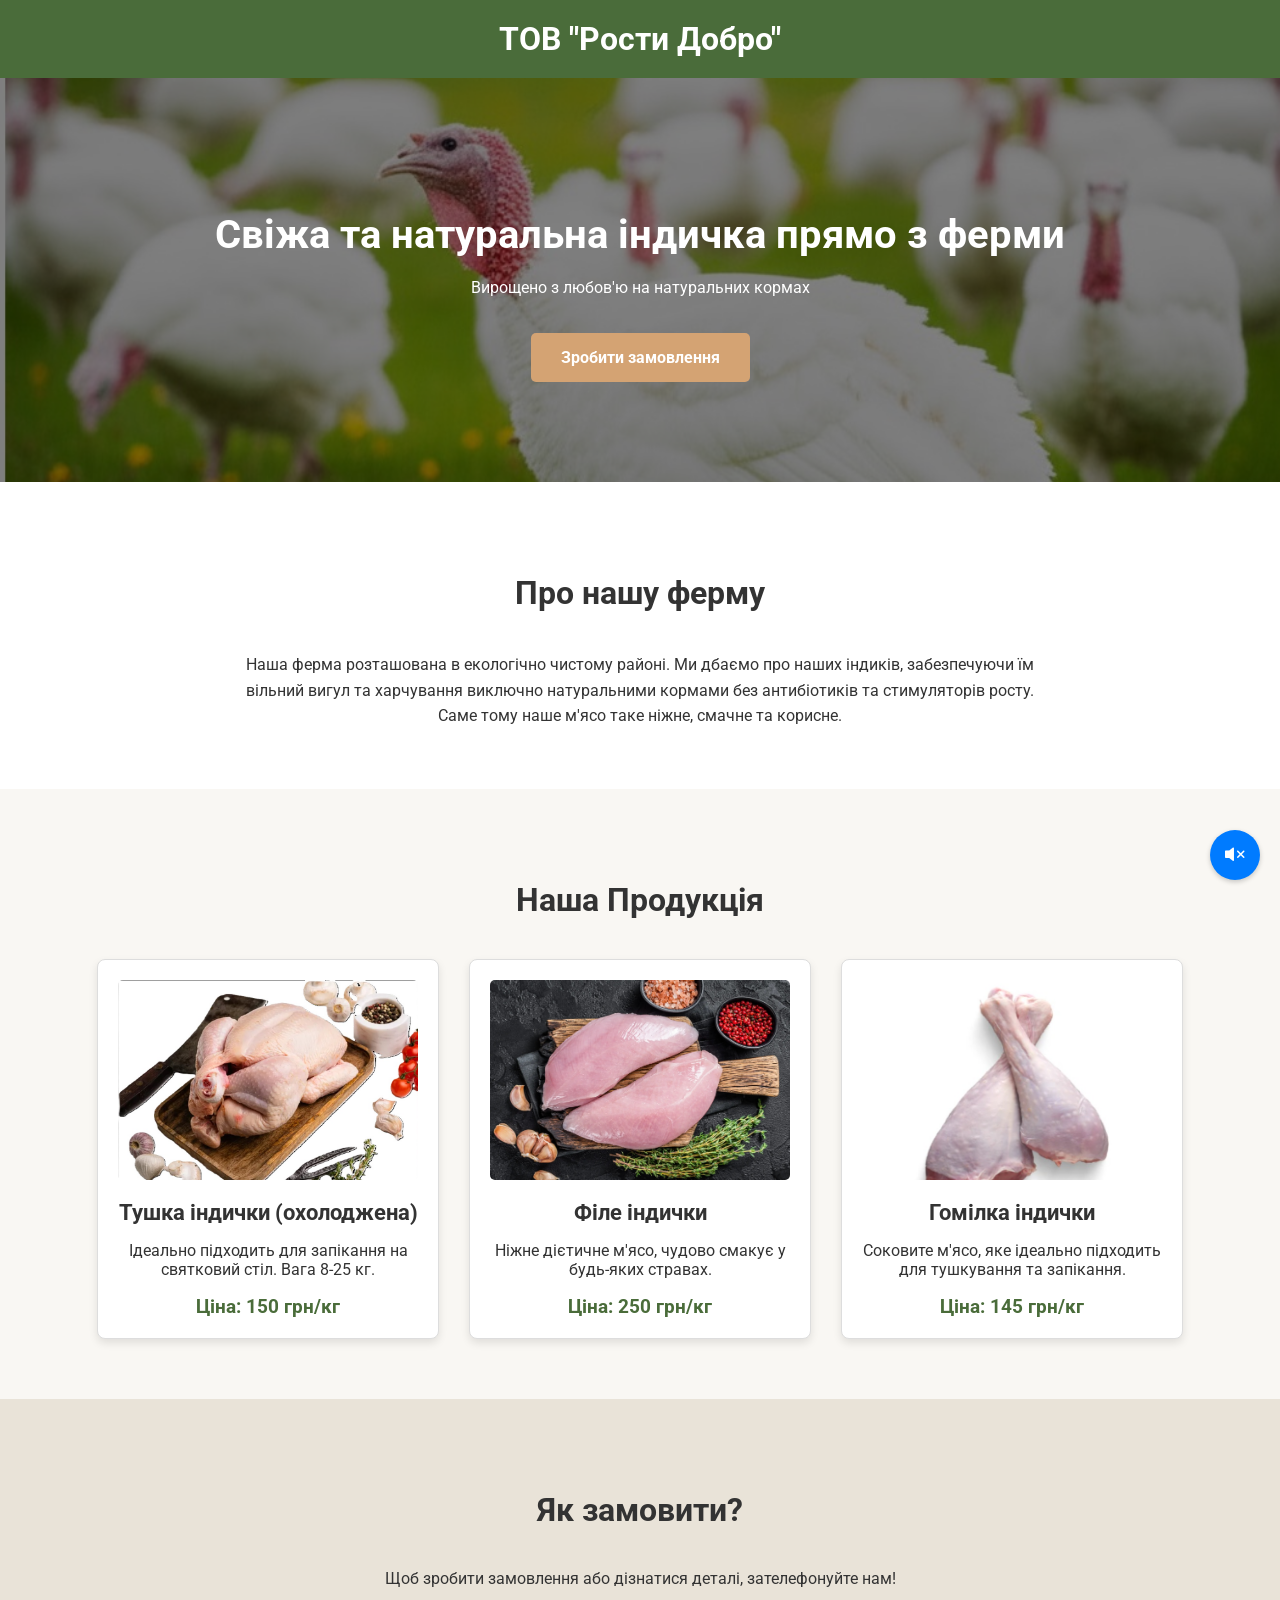
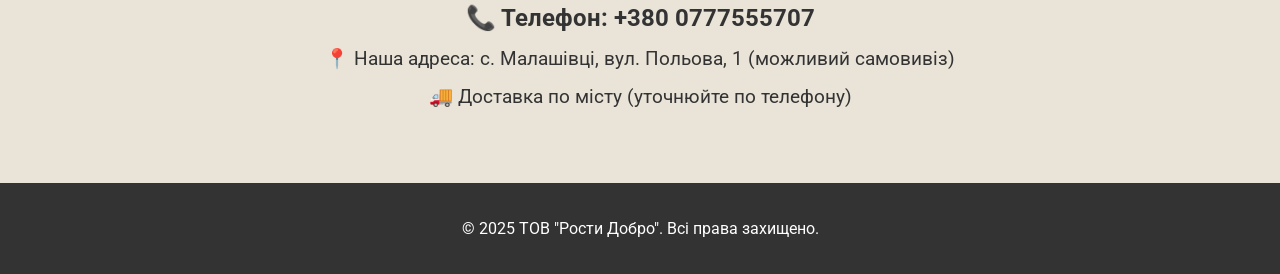
==== index.html @ 2afa3582 "Final update with music and styles" ====
<!DOCTYPE html>
<html lang="uk">
<head>
    <meta charset="UTF-8">
    <meta name="viewport" content="width=device-width, initial-scale=1.0">
    <title>Ферма Індиків - Свіже м'ясо та тушки</title>
    <link rel="stylesheet" href="style.css">
    <link href="https://fonts.googleapis.com/css2?family=Roboto:wght@400;700&display=swap" rel="stylesheet">
    <link rel="stylesheet" href="https://cdn.jsdelivr.net/npm/bootstrap-icons@1.8.1/font/bootstrap-icons.css">
    
    <style>
        #sound-toggle-btn {
            position: fixed;
            bottom: 20px;
            right: 20px;
            width: 50px;
            height: 50px;
            border-radius: 50%;
            background-color: #007bff;
            color: white;
            border: none;
            font-size: 24px;
            display: flex;
            align-items: center;
            justify-content: center;
            cursor: pointer;
            z-index: 1000;
            box-shadow: 0 2px 5px rgba(0,0,0,0.2);
        }
    </style>
</head>
<body>

    <header>
        <div class="container">
            <h1>ТОВ "Рости Добро"</h1>
        </div>
    </header>

    <main>
        <section class="hero">
            <div class="container">
                <h2>Свіжа та натуральна індичка прямо з ферми</h2>
                <p>Вирощено з любов'ю на натуральних кормах</p>
                <a href="#contacts" class="cta-button">Зробити замовлення</a>
            </div>
        </section>

        <section id="about" class="about-us">
            <div class="container">
                <h3>Про нашу ферму</h3>
                <p>
                    Наша ферма розташована в екологічно чистому районі. Ми дбаємо про наших індиків, забезпечуючи їм вільний вигул та харчування виключно натуральними кормами без антибіотиків та стимуляторів росту. Саме тому наше м'ясо таке ніжне, смачне та корисне.
                </p>
            </div>
        </section>

        <section id="products" class="products">
            <div class="container">
                <h3>Наша Продукція</h3>
                <div class="products-grid">
                    <div class="product-card">
                        <img src="images/turkey-carcass.jpg" alt="Тушка індички">
                        <h4>Тушка індички (охолоджена)</h4>
                        <p>Ідеально підходить для запікання на святковий стіл. Вага 8-25 кг.</p>
                        <div class="price">Ціна: 150 грн/кг</div>
                    </div>
                    <div class="product-card">
                        <img src="images/turkey-fillet.jpg" alt="Філе індички">
                        <h4>Філе індички</h4>
                        <p>Ніжне дієтичне м'ясо, чудово смакує у будь-яких стравах.</p>
                        <div class="price">Ціна: 250 грн/кг</div>
                    </div>
                    <div class="product-card">
                        <img src="images/turkey-leg.jpg" alt="Гомілка індички">
                        <h4>Гомілка індички</h4>
                        <p>Соковите м'ясо, яке ідеально підходить для тушкування та запікання.</p>
                        <div class="price">Ціна: 145 грн/кг</div>
                    </div>
                </div>
            </div>
        </section>

        <section id="contacts" class="contacts">
            <div class="container">
                <h3>Як замовити?</h3>
                <p>Щоб зробити замовлення або дізнатися деталі, зателефонуйте нам!</p>
                <div class="contact-info">
                    <p class="phone">📞 Телефон: +380 0777555707</p>
                    <p class="address">📍 Наша адреса: с. Малашівці, вул. Польова, 1 (можливий самовивіз)</p>
                    <p class="delivery">🚚 Доставка по місту (уточнюйте по телефону)</p>
                </div>
            </div>
        </section>
    </main>

    <footer>
        <div class="container">
            <p>&copy; 2025 ТОВ "Рости Добро". Всі права захищено.</p>
        </div>
    </footer>

    <audio id="backgroundMusic" autoplay muted loop>
      <source src="background-music.mp3" type="audio/mpeg">
    </audio>

    <button id="sound-toggle-btn">
        <i class="bi bi-volume-mute-fill"></i>
    </button>
    
    <script>
        const music = document.getElementById('backgroundMusic');
        const soundBtn = document.getElementById('sound-toggle-btn');
        const soundOnIcon = '<i class="bi bi-volume-up-fill"></i>';
        const soundOffIcon = '<i class="bi bi-volume-mute-fill"></i>';

        music.play().catch(error => console.log("Autoplay was prevented.", error));

        soundBtn.addEventListener('click', () => {
            if (music.muted) {
                music.muted = false;
                soundBtn.innerHTML = soundOnIcon;
            } else {
                music.muted = true;
                soundBtn.innerHTML = soundOffIcon;
            }
        });
    </script>
</body>
</html>
---- style.css ----
/* Загальні стилі для всього сайту */
body {
    font-family: 'Roboto', sans-serif;
    margin: 0;
    padding: 0;
    background-color: #f9f7f3;
    color: #333;
}

.container {
    width: 90%;
    max-width: 1100px;
    margin: 0 auto;
}

/* Шапка сайту */
header {
    background-color: #4a6c3a;
    color: white;
    padding: 20px 0;
    text-align: center;
}

header h1 {
    margin: 0;
    font-size: 2em;
}

/* Секція: Головний екран */
.hero {
    background-image: linear-gradient(rgba(0, 0, 0, 0.5), rgba(0, 0, 0, 0.5)), url('images/farm-background.jpg');
    background-size: cover;
    background-position: center;
    color: white;
    text-align: center;
    padding: 100px 20px;
}

.hero h2 {
    font-size: 2.5em;
    margin-bottom: 20px;
}

.cta-button {
    display: inline-block;
    background-color: #d4a373;
    color: white;
    padding: 15px 30px;
    text-decoration: none;
    font-weight: bold;
    border-radius: 5px;
    margin-top: 20px;
    transition: background-color 0.3s;
}

.cta-button:hover {
    background-color: #b38656;
}

/* Загальні стилі для секцій */
section {
    padding: 60px 0;
}

section h3 {
    text-align: center;
    font-size: 2em;
    margin-bottom: 40px;
}

/* Секція "Про нас" */
.about-us {
    background-color: #ffffff;
    text-align: center;
}
.about-us p {
    max-width: 800px;
    margin: 0 auto;
    line-height: 1.6;
}

/* Секція "Продукція" */
.products-grid {
    display: flex;
    justify-content: center;
    gap: 30px;
    flex-wrap: wrap;
}

.product-card {
    background-color: white;
    border: 1px solid #ddd;
    border-radius: 8px;
    width: 300px;
    text-align: center;
    padding: 20px;
    box-shadow: 0 4px 8px rgba(0,0,0,0.1);
}

.product-card img {
    width: 100%;
    height: 200px;
    object-fit: cover;
    border-radius: 5px;
}

.product-card h4 {
    font-size: 1.4em;
    margin: 15px 0 10px;
}

.product-card .price {
    font-size: 1.2em;
    font-weight: bold;
    color: #4a6c3a;
    margin-top: 15px;
}

/* Секція "Контакти" */
.contacts {
    background-color: #e9e3d8;
    text-align: center;
}
.contact-info p {
    font-size: 1.2em;
    margin: 15px 0;
}
.contact-info .phone {
    font-size: 1.5em;
    font-weight: bold;
}

/* Підвал */
footer {
    background-color: #333;
    color: white;
    text-align: center;
    padding: 20px 0;
}
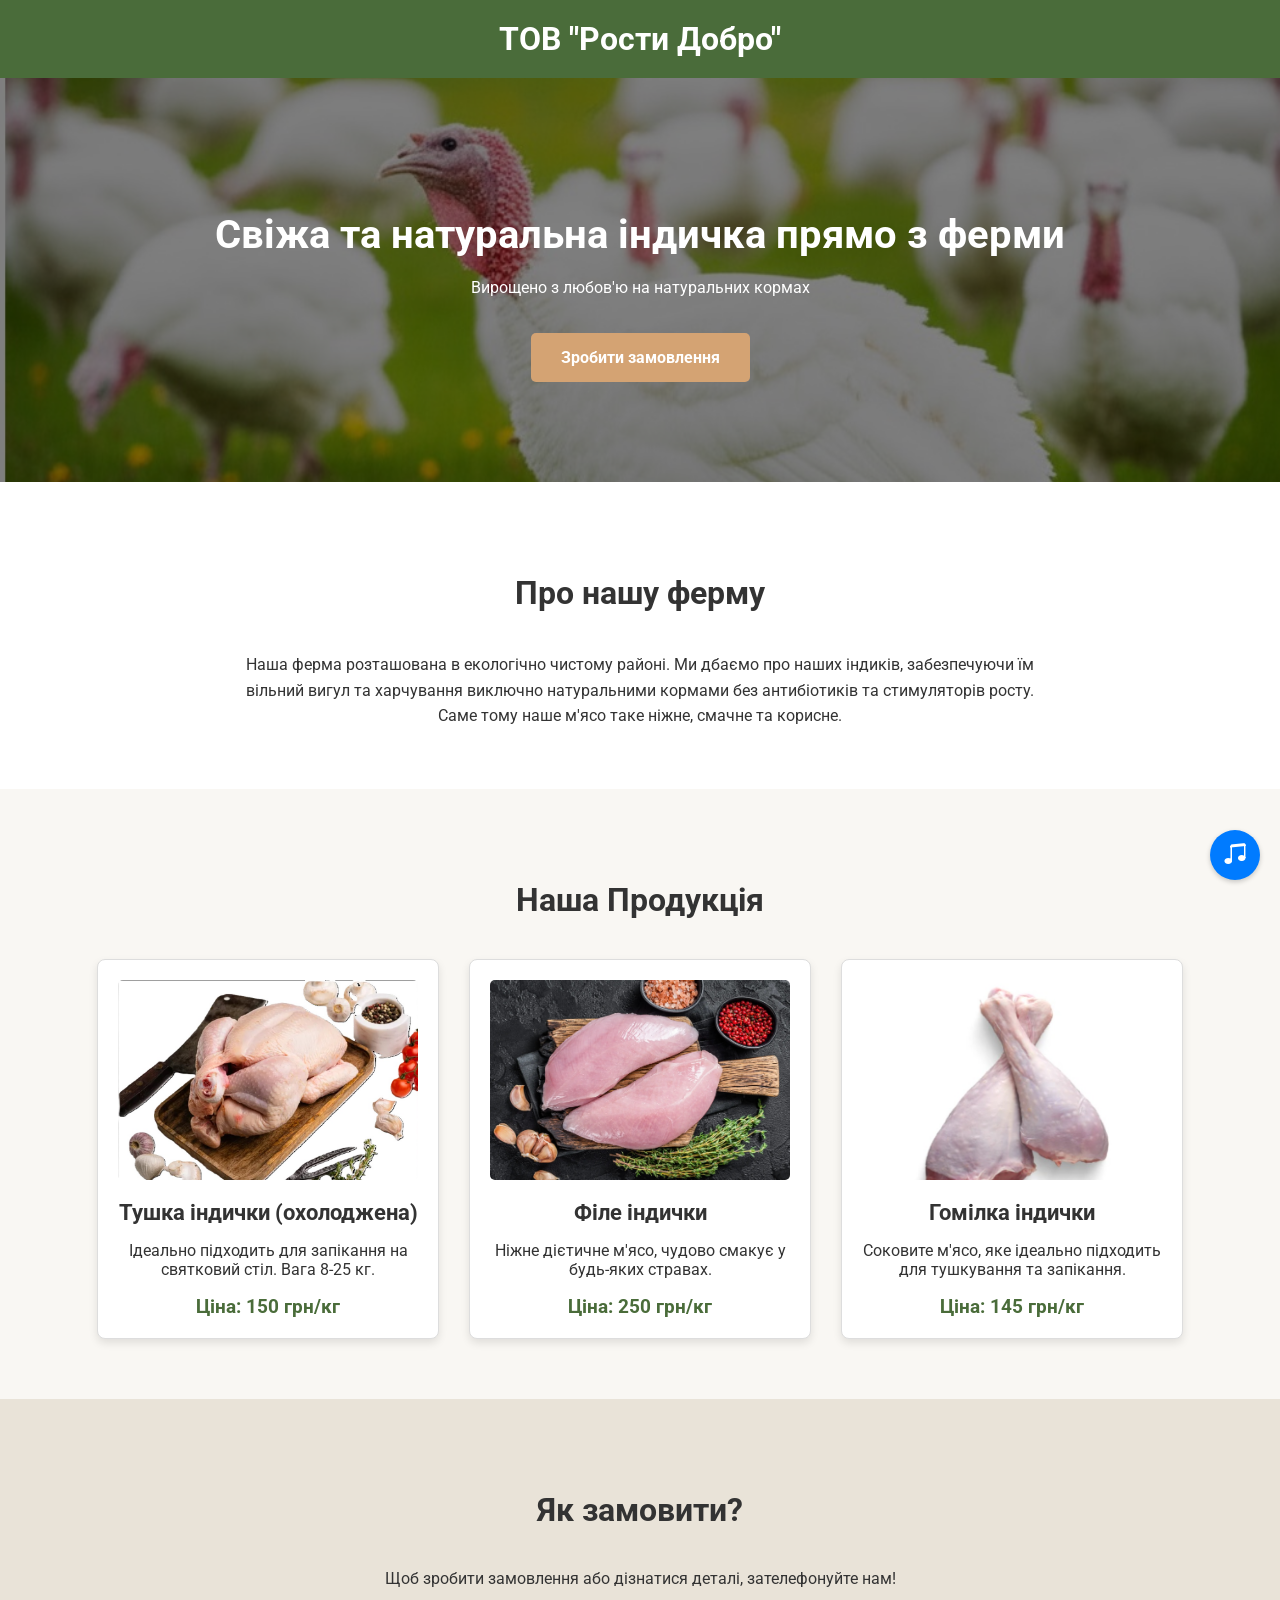
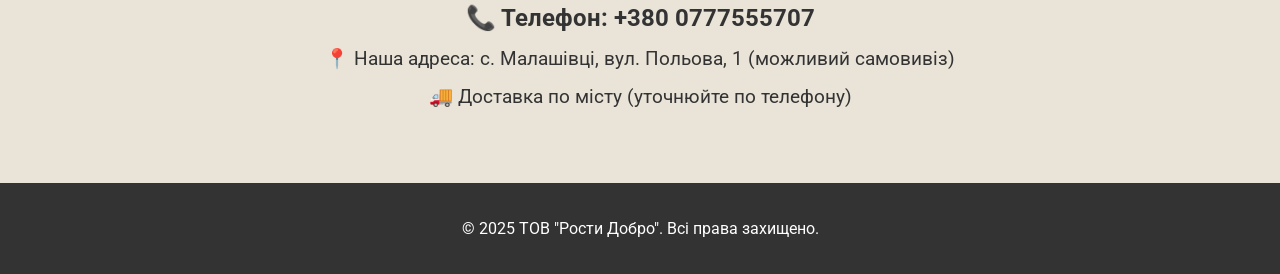
==== commit 0d0f13b3: "Organize files into assets folder" ====
--- a/index.html
+++ b/index.html
@@ -4,7 +4,7 @@
     <meta charset="UTF-8">
     <meta name="viewport" content="width=device-width, initial-scale=1.0">
     <title>Ферма Індиків - Свіже м'ясо та тушки</title>
-    <link rel="stylesheet" href="style.css">
+    <link rel="stylesheet" href="assets/style.css">
     <link href="https://fonts.googleapis.com/css2?family=Roboto:wght@400;700&display=swap" rel="stylesheet">
     <link rel="stylesheet" href="https://cdn.jsdelivr.net/npm/bootstrap-icons@1.8.1/font/bootstrap-icons.css">
     
@@ -49,9 +49,7 @@
         <section id="about" class="about-us">
             <div class="container">
                 <h3>Про нашу ферму</h3>
-                <p>
-                    Наша ферма розташована в екологічно чистому районі. Ми дбаємо про наших індиків, забезпечуючи їм вільний вигул та харчування виключно натуральними кормами без антибіотиків та стимуляторів росту. Саме тому наше м'ясо таке ніжне, смачне та корисне.
-                </p>
+                <p>Наша ферма розташована в екологічно чистому районі. Ми дбаємо про наших індиків, забезпечуючи їм вільний вигул та харчування виключно натуральними кормами без антибіотиків та стимуляторів росту. Саме тому наше м'ясо таке ніжне, смачне та корисне.</p>
             </div>
         </section>
 
@@ -60,19 +58,19 @@
                 <h3>Наша Продукція</h3>
                 <div class="products-grid">
                     <div class="product-card">
-                        <img src="images/turkey-carcass.jpg" alt="Тушка індички">
+                        <img src="assets/images/turkey-carcass.jpg" alt="Тушка індички">
                         <h4>Тушка індички (охолоджена)</h4>
                         <p>Ідеально підходить для запікання на святковий стіл. Вага 8-25 кг.</p>
                         <div class="price">Ціна: 150 грн/кг</div>
                     </div>
                     <div class="product-card">
-                        <img src="images/turkey-fillet.jpg" alt="Філе індички">
+                        <img src="assets/images/turkey-fillet.jpg" alt="Філе індички">
                         <h4>Філе індички</h4>
                         <p>Ніжне дієтичне м'ясо, чудово смакує у будь-яких стравах.</p>
                         <div class="price">Ціна: 250 грн/кг</div>
                     </div>
                     <div class="product-card">
-                        <img src="images/turkey-leg.jpg" alt="Гомілка індички">
+                        <img src="assets/images/turkey-leg.jpg" alt="Гомілка індички">
                         <h4>Гомілка індички</h4>
                         <p>Соковите м'ясо, яке ідеально підходить для тушкування та запікання.</p>
                         <div class="price">Ціна: 145 грн/кг</div>
@@ -100,29 +98,27 @@
         </div>
     </footer>
 
-    <audio id="backgroundMusic" autoplay muted loop>
-      <source src="background-music.mp3" type="audio/mpeg">
+    <audio id="backgroundMusic" loop>
+      <source src="assets/background-music.mp3" type="audio/mpeg">
     </audio>
 
     <button id="sound-toggle-btn">
-        <i class="bi bi-volume-mute-fill"></i>
+        <i class="bi bi-music-note-beamed"></i> 
     </button>
     
     <script>
         const music = document.getElementById('backgroundMusic');
         const soundBtn = document.getElementById('sound-toggle-btn');
         const soundOnIcon = '<i class="bi bi-volume-up-fill"></i>';
-        const soundOffIcon = '<i class="bi bi-volume-mute-fill"></i>';
-
-        music.play().catch(error => console.log("Autoplay was prevented.", error));
+        const soundOffIcon = '<i class="bi bi-pause-fill"></i>';
 
         soundBtn.addEventListener('click', () => {
-            if (music.muted) {
-                music.muted = false;
+            if (music.paused) {
+                music.play().catch(error => console.error("Playback error:", error));
+                soundBtn.innerHTML = soundOffIcon;
+            } else {
+                music.pause();
                 soundBtn.innerHTML = soundOnIcon;
-            } else {
-                music.muted = true;
-                soundBtn.innerHTML = soundOffIcon;
             }
         });
     </script>
--- a/assets/style.css
+++ b/assets/style.css
@@ -0,0 +1,139 @@
+/* Загальні стилі для всього сайту */
+body {
+    font-family: 'Roboto', sans-serif;
+    margin: 0;
+    padding: 0;
+    background-color: #f9f7f3;
+    color: #333;
+}
+
+.container {
+    width: 90%;
+    max-width: 1100px;
+    margin: 0 auto;
+}
+
+/* Шапка сайту */
+header {
+    background-color: #4a6c3a;
+    color: white;
+    padding: 20px 0;
+    text-align: center;
+}
+
+header h1 {
+    margin: 0;
+    font-size: 2em;
+}
+
+/* Секція: Головний екран */
+.hero {
+    background-image: linear-gradient(rgba(0, 0, 0, 0.5), rgba(0, 0, 0, 0.5)), url('images/farm-background.jpg');
+    background-size: cover;
+    background-position: center;
+    color: white;
+    text-align: center;
+    padding: 100px 20px;
+}
+
+.hero h2 {
+    font-size: 2.5em;
+    margin-bottom: 20px;
+}
+
+.cta-button {
+    display: inline-block;
+    background-color: #d4a373;
+    color: white;
+    padding: 15px 30px;
+    text-decoration: none;
+    font-weight: bold;
+    border-radius: 5px;
+    margin-top: 20px;
+    transition: background-color 0.3s;
+}
+
+.cta-button:hover {
+    background-color: #b38656;
+}
+
+/* Загальні стилі для секцій */
+section {
+    padding: 60px 0;
+}
+
+section h3 {
+    text-align: center;
+    font-size: 2em;
+    margin-bottom: 40px;
+}
+
+/* Секція "Про нас" */
+.about-us {
+    background-color: #ffffff;
+    text-align: center;
+}
+.about-us p {
+    max-width: 800px;
+    margin: 0 auto;
+    line-height: 1.6;
+}
+
+/* Секція "Продукція" */
+.products-grid {
+    display: flex;
+    justify-content: center;
+    gap: 30px;
+    flex-wrap: wrap;
+}
+
+.product-card {
+    background-color: white;
+    border: 1px solid #ddd;
+    border-radius: 8px;
+    width: 300px;
+    text-align: center;
+    padding: 20px;
+    box-shadow: 0 4px 8px rgba(0,0,0,0.1);
+}
+
+.product-card img {
+    width: 100%;
+    height: 200px;
+    object-fit: cover;
+    border-radius: 5px;
+}
+
+.product-card h4 {
+    font-size: 1.4em;
+    margin: 15px 0 10px;
+}
+
+.product-card .price {
+    font-size: 1.2em;
+    font-weight: bold;
+    color: #4a6c3a;
+    margin-top: 15px;
+}
+
+/* Секція "Контакти" */
+.contacts {
+    background-color: #e9e3d8;
+    text-align: center;
+}
+.contact-info p {
+    font-size: 1.2em;
+    margin: 15px 0;
+}
+.contact-info .phone {
+    font-size: 1.5em;
+    font-weight: bold;
+}
+
+/* Підвал */
+footer {
+    background-color: #333;
+    color: white;
+    text-align: center;
+    padding: 20px 0;
+}
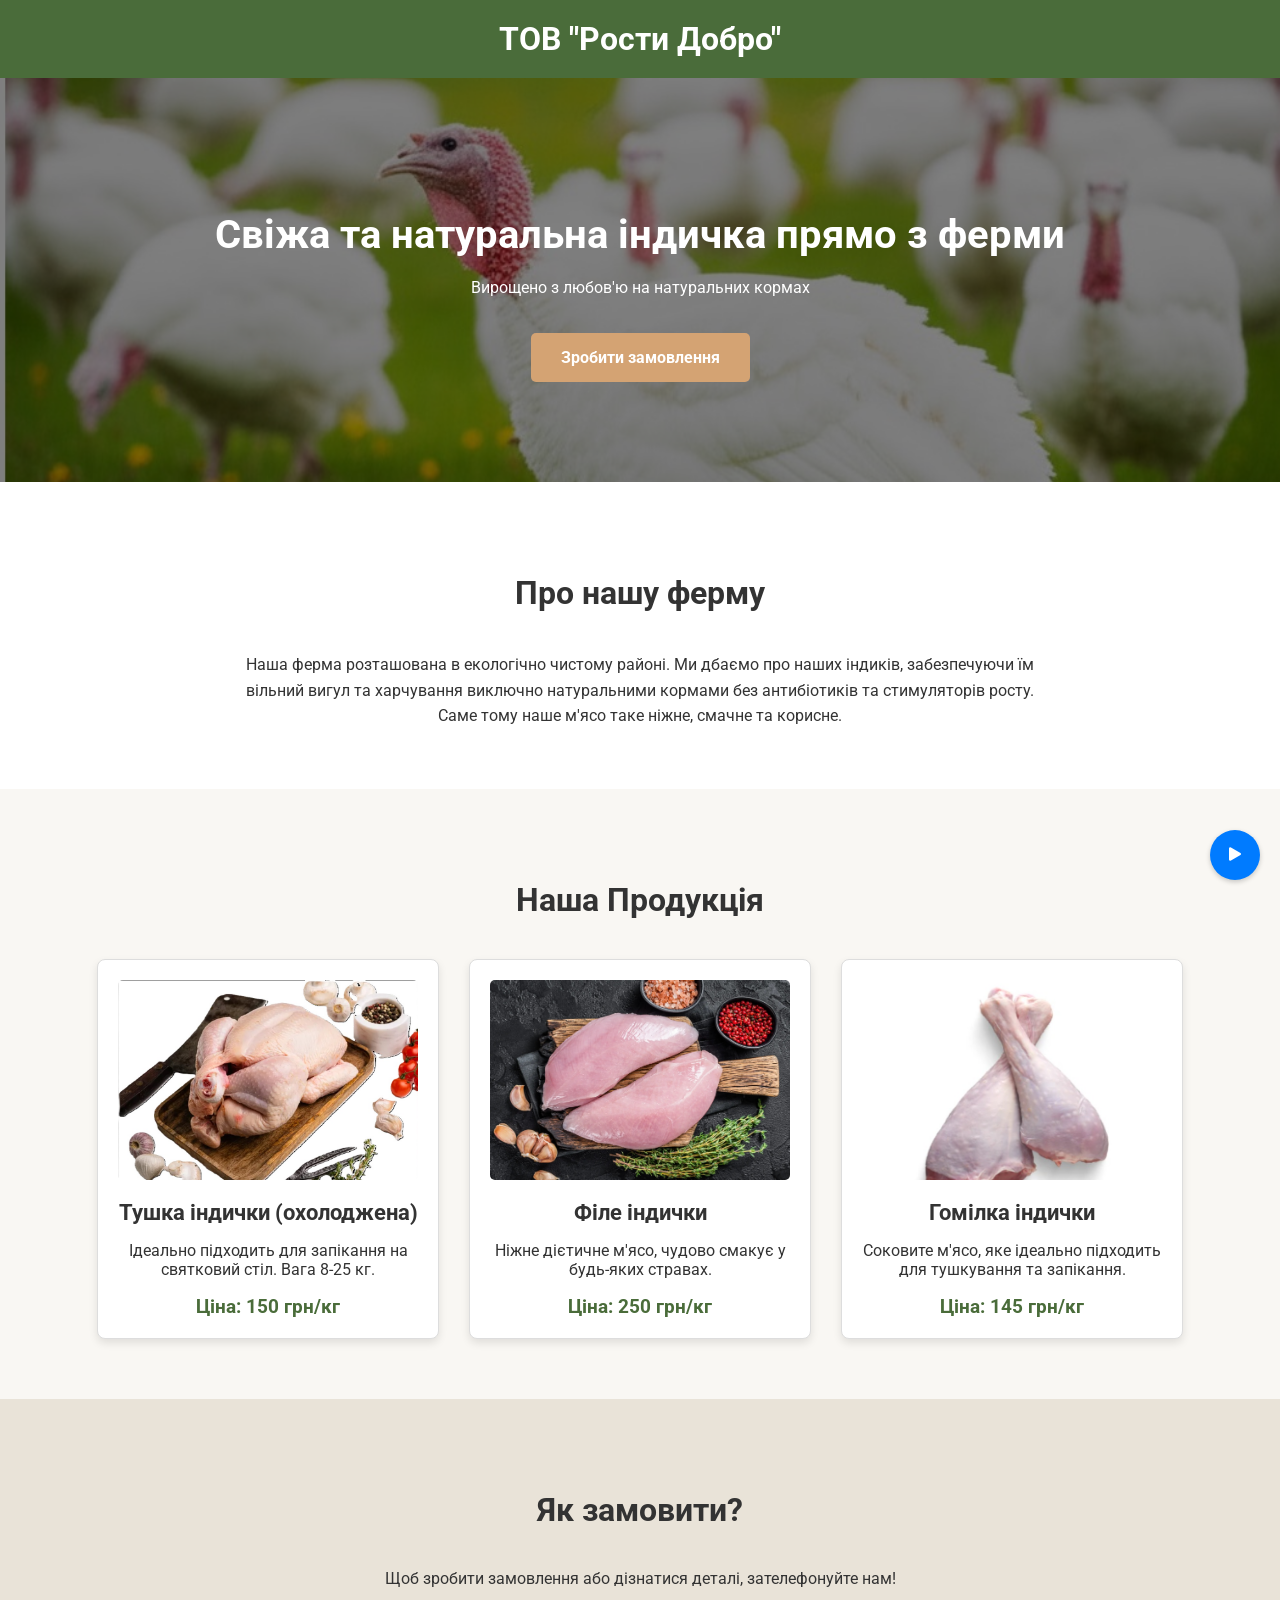
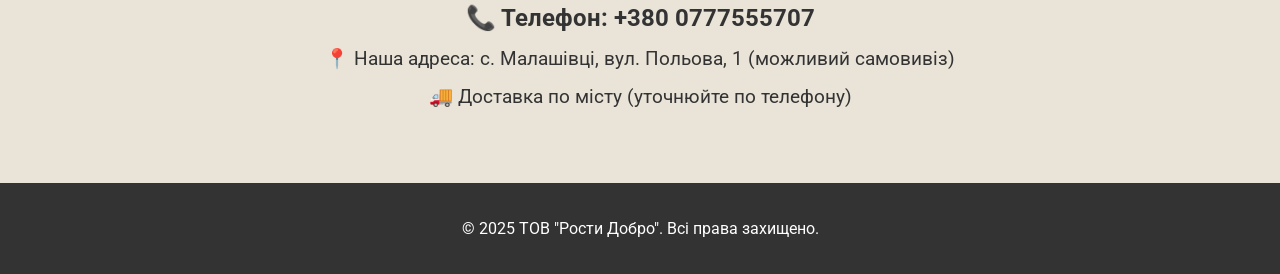
==== commit 6a5da51c: "Simplify file structure and fix paths" ====
--- a/index.html
+++ b/index.html
@@ -4,7 +4,7 @@
     <meta charset="UTF-8">
     <meta name="viewport" content="width=device-width, initial-scale=1.0">
     <title>Ферма Індиків - Свіже м'ясо та тушки</title>
-    <link rel="stylesheet" href="assets/style.css">
+    <link rel="stylesheet" href="style.css">
     <link href="https://fonts.googleapis.com/css2?family=Roboto:wght@400;700&display=swap" rel="stylesheet">
     <link rel="stylesheet" href="https://cdn.jsdelivr.net/npm/bootstrap-icons@1.8.1/font/bootstrap-icons.css">
     
@@ -45,32 +45,30 @@
                 <a href="#contacts" class="cta-button">Зробити замовлення</a>
             </div>
         </section>
-
         <section id="about" class="about-us">
             <div class="container">
                 <h3>Про нашу ферму</h3>
                 <p>Наша ферма розташована в екологічно чистому районі. Ми дбаємо про наших індиків, забезпечуючи їм вільний вигул та харчування виключно натуральними кормами без антибіотиків та стимуляторів росту. Саме тому наше м'ясо таке ніжне, смачне та корисне.</p>
             </div>
         </section>
-
         <section id="products" class="products">
             <div class="container">
                 <h3>Наша Продукція</h3>
                 <div class="products-grid">
                     <div class="product-card">
-                        <img src="assets/images/turkey-carcass.jpg" alt="Тушка індички">
+                        <img src="images/turkey-carcass.jpg" alt="Тушка індички">
                         <h4>Тушка індички (охолоджена)</h4>
                         <p>Ідеально підходить для запікання на святковий стіл. Вага 8-25 кг.</p>
                         <div class="price">Ціна: 150 грн/кг</div>
                     </div>
                     <div class="product-card">
-                        <img src="assets/images/turkey-fillet.jpg" alt="Філе індички">
+                        <img src="images/turkey-fillet.jpg" alt="Філе індички">
                         <h4>Філе індички</h4>
                         <p>Ніжне дієтичне м'ясо, чудово смакує у будь-яких стравах.</p>
                         <div class="price">Ціна: 250 грн/кг</div>
                     </div>
                     <div class="product-card">
-                        <img src="assets/images/turkey-leg.jpg" alt="Гомілка індички">
+                        <img src="images/turkey-leg.jpg" alt="Гомілка індички">
                         <h4>Гомілка індички</h4>
                         <p>Соковите м'ясо, яке ідеально підходить для тушкування та запікання.</p>
                         <div class="price">Ціна: 145 грн/кг</div>
@@ -78,7 +76,6 @@
                 </div>
             </div>
         </section>
-
         <section id="contacts" class="contacts">
             <div class="container">
                 <h3>Як замовити?</h3>
@@ -99,28 +96,31 @@
     </footer>
 
     <audio id="backgroundMusic" loop>
-      <source src="assets/background-music.mp3" type="audio/mpeg">
+      <source src="background-music.mp3" type="audio/mpeg">
     </audio>
 
     <button id="sound-toggle-btn">
-        <i class="bi bi-music-note-beamed"></i> 
+        <i class="bi bi-play-fill"></i>
     </button>
     
     <script>
         const music = document.getElementById('backgroundMusic');
         const soundBtn = document.getElementById('sound-toggle-btn');
-        const soundOnIcon = '<i class="bi bi-volume-up-fill"></i>';
-        const soundOffIcon = '<i class="bi bi-pause-fill"></i>';
+        const playIcon = '<i class="bi bi-play-fill"></i>';
+        const pauseIcon = '<i class="bi bi-pause-fill"></i>';
 
         soundBtn.addEventListener('click', () => {
             if (music.paused) {
-                music.play().catch(error => console.error("Playback error:", error));
-                soundBtn.innerHTML = soundOffIcon;
+                music.play().catch(e => console.error("Error playing audio:", e));
+                // *** ОСНОВНА ЗМІНА: Примусово вмикаємо звук ***
+                music.muted = false; 
+                soundBtn.innerHTML = pauseIcon;
             } else {
                 music.pause();
-                soundBtn.innerHTML = soundOnIcon;
+                soundBtn.innerHTML = playIcon;
             }
         });
     </script>
+
 </body>
 </html>
--- a/style.css
+++ b/style.css
@@ -0,0 +1,139 @@
+/* Загальні стилі для всього сайту */
+body {
+    font-family: 'Roboto', sans-serif;
+    margin: 0;
+    padding: 0;
+    background-color: #f9f7f3;
+    color: #333;
+}
+
+.container {
+    width: 90%;
+    max-width: 1100px;
+    margin: 0 auto;
+}
+
+/* Шапка сайту */
+header {
+    background-color: #4a6c3a;
+    color: white;
+    padding: 20px 0;
+    text-align: center;
+}
+
+header h1 {
+    margin: 0;
+    font-size: 2em;
+}
+
+/* Секція: Головний екран */
+.hero {
+    background-image: linear-gradient(rgba(0, 0, 0, 0.5), rgba(0, 0, 0, 0.5)), url('images/farm-background.jpg');
+    background-size: cover;
+    background-position: center;
+    color: white;
+    text-align: center;
+    padding: 100px 20px;
+}
+
+.hero h2 {
+    font-size: 2.5em;
+    margin-bottom: 20px;
+}
+
+.cta-button {
+    display: inline-block;
+    background-color: #d4a373;
+    color: white;
+    padding: 15px 30px;
+    text-decoration: none;
+    font-weight: bold;
+    border-radius: 5px;
+    margin-top: 20px;
+    transition: background-color 0.3s;
+}
+
+.cta-button:hover {
+    background-color: #b38656;
+}
+
+/* Загальні стилі для секцій */
+section {
+    padding: 60px 0;
+}
+
+section h3 {
+    text-align: center;
+    font-size: 2em;
+    margin-bottom: 40px;
+}
+
+/* Секція "Про нас" */
+.about-us {
+    background-color: #ffffff;
+    text-align: center;
+}
+.about-us p {
+    max-width: 800px;
+    margin: 0 auto;
+    line-height: 1.6;
+}
+
+/* Секція "Продукція" */
+.products-grid {
+    display: flex;
+    justify-content: center;
+    gap: 30px;
+    flex-wrap: wrap;
+}
+
+.product-card {
+    background-color: white;
+    border: 1px solid #ddd;
+    border-radius: 8px;
+    width: 300px;
+    text-align: center;
+    padding: 20px;
+    box-shadow: 0 4px 8px rgba(0,0,0,0.1);
+}
+
+.product-card img {
+    width: 100%;
+    height: 200px;
+    object-fit: cover;
+    border-radius: 5px;
+}
+
+.product-card h4 {
+    font-size: 1.4em;
+    margin: 15px 0 10px;
+}
+
+.product-card .price {
+    font-size: 1.2em;
+    font-weight: bold;
+    color: #4a6c3a;
+    margin-top: 15px;
+}
+
+/* Секція "Контакти" */
+.contacts {
+    background-color: #e9e3d8;
+    text-align: center;
+}
+.contact-info p {
+    font-size: 1.2em;
+    margin: 15px 0;
+}
+.contact-info .phone {
+    font-size: 1.5em;
+    font-weight: bold;
+}
+
+/* Підвал */
+footer {
+    background-color: #333;
+    color: white;
+    text-align: center;
+    padding: 20px 0;
+}
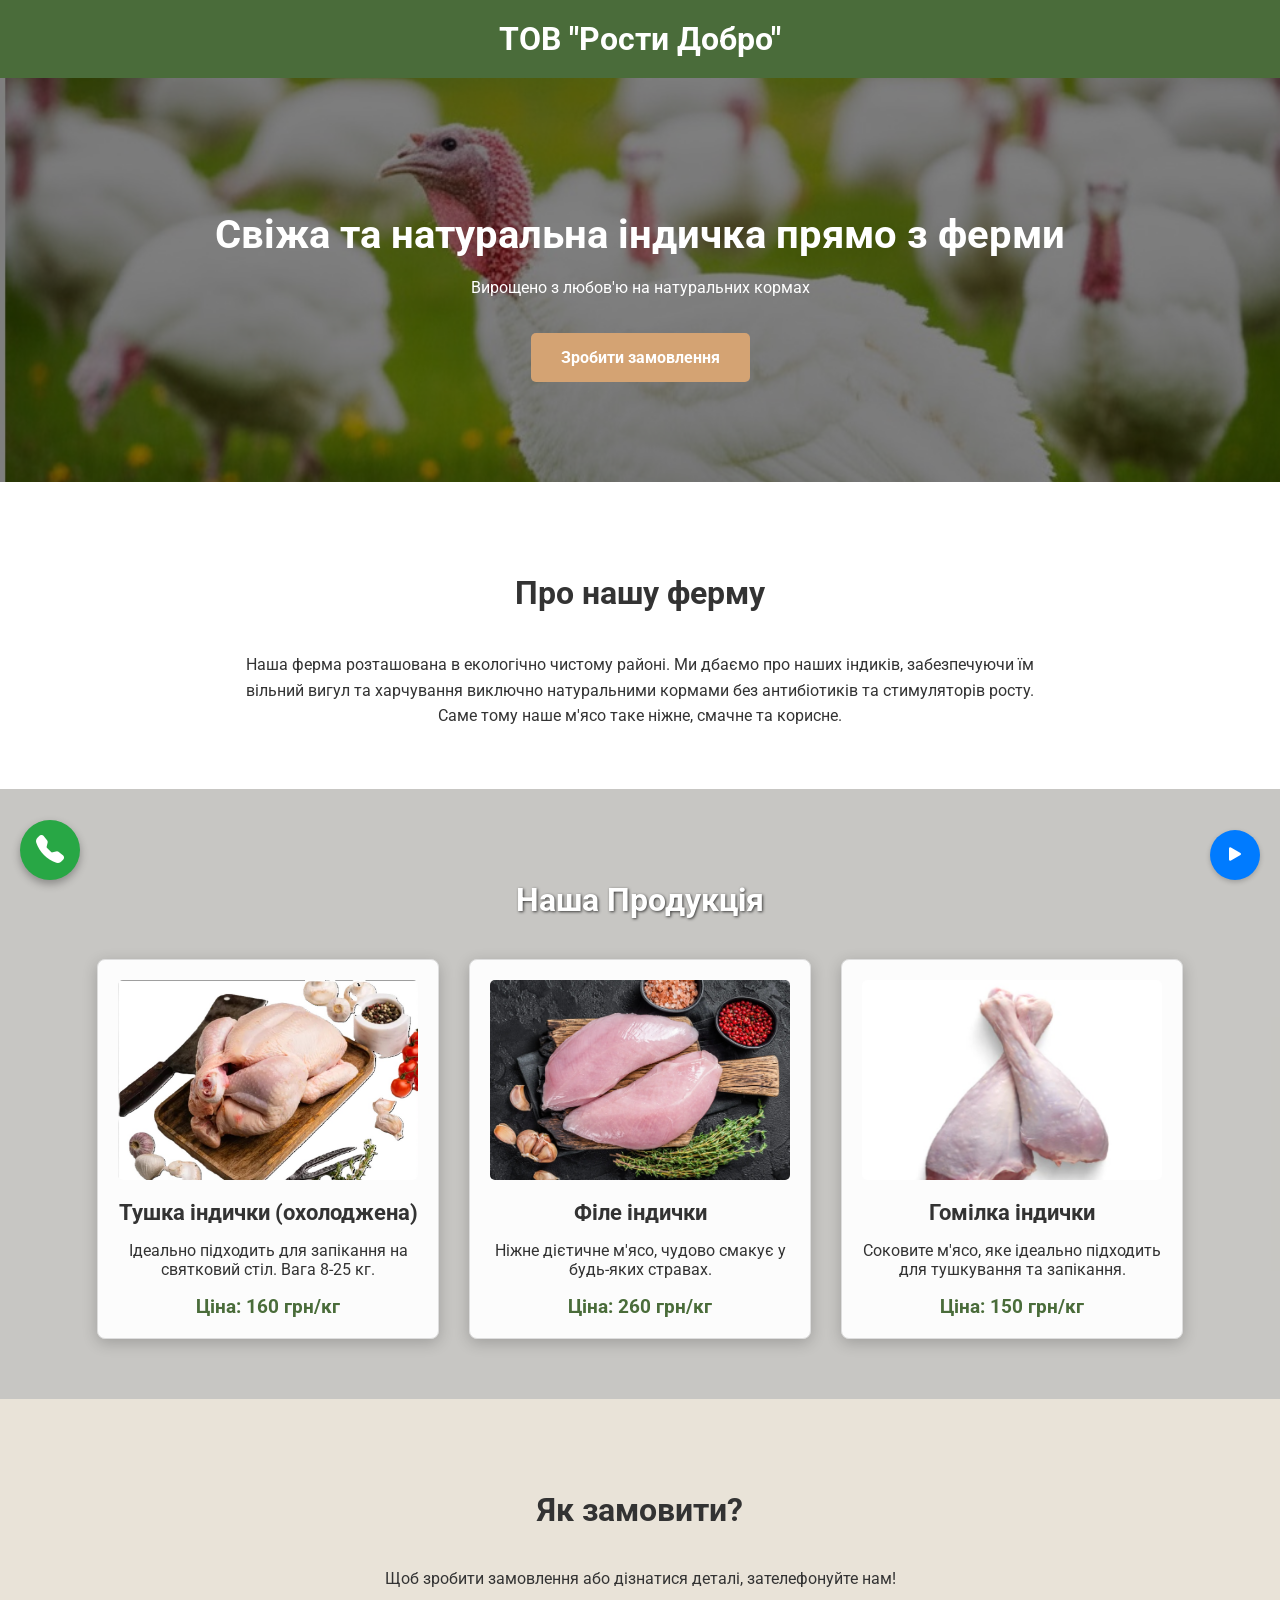
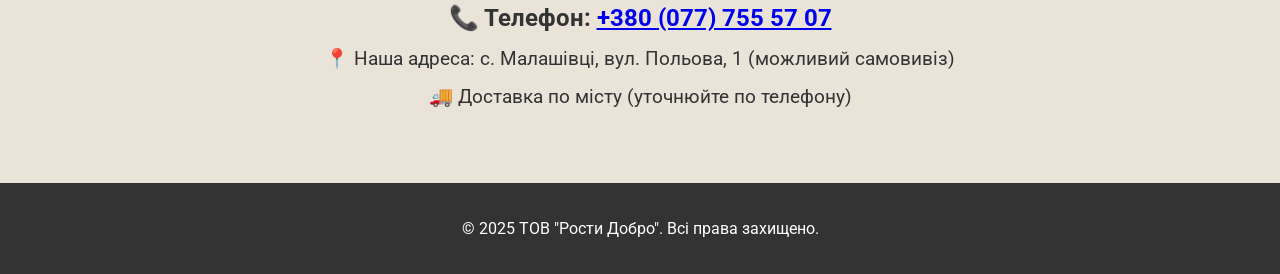
==== commit 12a9c1e5: "Оновлено фон на реалістичну траву" ====
--- a/index.html
+++ b/index.html
@@ -3,7 +3,11 @@
 <head>
     <meta charset="UTF-8">
     <meta name="viewport" content="width=device-width, initial-scale=1.0">
-    <title>Ферма Індиків - Свіже м'ясо та тушки</title>
+    
+    <title>Ферма "Подільська Індичка" | М'ясо індички | Хмельницький</title>
+    <meta name="description" content="ТОВ 'Рости Добро' - ферма індиків у Хмельницькому регіоні (с. Малашівці). Пропонуємо свіже, екологічно чисте м'ясо індички: тушки, філе, гомілки. Доставка та самовивіз.">
+    <meta name="keywords" content="ферма індиків, індичка Хмельницький, купити індичку, свіже м'ясо птиці, Рости Добро, Малашівці">
+
     <link rel="stylesheet" href="style.css">
     <link href="https://fonts.googleapis.com/css2?family=Roboto:wght@400;700&display=swap" rel="stylesheet">
     <link rel="stylesheet" href="https://cdn.jsdelivr.net/npm/bootstrap-icons@1.8.1/font/bootstrap-icons.css">
@@ -27,6 +31,67 @@
             z-index: 1000;
             box-shadow: 0 2px 5px rgba(0,0,0,0.2);
         }
+        .call-button-floating {
+            position: fixed;
+            bottom: 20px;
+            left: 20px;
+            width: 60px;
+            height: 60px;
+            background-color: #28a745;
+            color: white;
+            border-radius: 50%;
+            display: flex;
+            align-items: center;
+            justify-content: center;
+            font-size: 28px;
+            text-decoration: none;
+            box-shadow: 0 4px 8px rgba(0,0,0,0.3);
+            z-index: 1000;
+            transition: transform 0.2s ease-in-out;
+        }
+        .call-button-floating:hover {
+            transform: scale(1.1);
+            color: white;
+        }
+
+        /* --- ОНОВЛЕНІ СТИЛІ ДЛЯ СЕКЦІЇ ПРОДУКЦІЇ --- */
+        .products {
+            /* Встановлюємо НОВЕ фонове зображення - трава */
+            background-image: url('https://images.pexels.com/photos/413195/pexels-photo-413195.jpeg?auto=compress&cs=tinysrgb&w=1260&h=750&dpr=2');
+            background-size: cover; /* Розтягуємо зображення */
+            background-position: center center; /* Центруємо */
+            background-attachment: fixed; /* Ефект паралаксу */
+            padding: 60px 0;
+            position: relative; /* Потрібно для шару затемнення */
+        }
+        
+        /* Шар затемнення для кращої читабельності заголовка */
+        .products::before {
+            content: '';
+            position: absolute;
+            top: 0; left: 0; right: 0; bottom: 0;
+            background-color: rgba(0, 0, 0, 0.2); /* Зробимо затемнення трохи світлішим */
+            z-index: 1;
+        }
+
+        /* Робимо так, щоб контент був над шаром затемнення */
+        .products .container {
+            position: relative;
+            z-index: 2;
+        }
+        
+        /* Заголовок секції робимо білим, щоб його було видно на фоні */
+        .products h3 {
+             color: white;
+             text-shadow: 1px 1px 3px rgba(0,0,0,0.7);
+        }
+
+        .products .product-card {
+            background-color: rgba(255, 255, 255, 0.95);
+            border-radius: 8px;
+            box-shadow: 0 4px 15px rgba(0,0,0,0.2);
+        }
+        /* --- КІНЕЦЬ ОНОВЛЕНИХ СТИЛІВ --- */
     </style>
 </head>
 <body>
@@ -45,12 +110,14 @@
                 <a href="#contacts" class="cta-button">Зробити замовлення</a>
             </div>
         </section>
+
         <section id="about" class="about-us">
             <div class="container">
                 <h3>Про нашу ферму</h3>
                 <p>Наша ферма розташована в екологічно чистому районі. Ми дбаємо про наших індиків, забезпечуючи їм вільний вигул та харчування виключно натуральними кормами без антибіотиків та стимуляторів росту. Саме тому наше м'ясо таке ніжне, смачне та корисне.</p>
             </div>
         </section>
+        
         <section id="products" class="products">
             <div class="container">
                 <h3>Наша Продукція</h3>
@@ -59,29 +126,30 @@
                         <img src="images/turkey-carcass.jpg" alt="Тушка індички">
                         <h4>Тушка індички (охолоджена)</h4>
                         <p>Ідеально підходить для запікання на святковий стіл. Вага 8-25 кг.</p>
-                        <div class="price">Ціна: 150 грн/кг</div>
+                        <div class="price">Ціна: 160 грн/кг</div>
                     </div>
                     <div class="product-card">
                         <img src="images/turkey-fillet.jpg" alt="Філе індички">
                         <h4>Філе індички</h4>
                         <p>Ніжне дієтичне м'ясо, чудово смакує у будь-яких стравах.</p>
-                        <div class="price">Ціна: 250 грн/кг</div>
+                        <div class="price">Ціна: 260 грн/кг</div>
                     </div>
                     <div class="product-card">
                         <img src="images/turkey-leg.jpg" alt="Гомілка індички">
                         <h4>Гомілка індички</h4>
                         <p>Соковите м'ясо, яке ідеально підходить для тушкування та запікання.</p>
-                        <div class="price">Ціна: 145 грн/кг</div>
+                        <div class="price">Ціна: 150 грн/кг</div>
                     </div>
                 </div>
             </div>
         </section>
+        
         <section id="contacts" class="contacts">
             <div class="container">
                 <h3>Як замовити?</h3>
                 <p>Щоб зробити замовлення або дізнатися деталі, зателефонуйте нам!</p>
                 <div class="contact-info">
-                    <p class="phone">📞 Телефон: +380 0777555707</p>
+                    <p class="phone">📞 Телефон: <a href="tel:+380777555707">+380 (077) 755 57 07</a></p>
                     <p class="address">📍 Наша адреса: с. Малашівці, вул. Польова, 1 (можливий самовивіз)</p>
                     <p class="delivery">🚚 Доставка по місту (уточнюйте по телефону)</p>
                 </div>
@@ -95,8 +163,12 @@
         </div>
     </footer>
 
+    <a href="tel:+380777555707" class="call-button-floating" aria-label="Зателефонувати зараз">
+        <i class="bi bi-telephone-fill"></i>
+    </a>
+
     <audio id="backgroundMusic" loop>
-      <source src="background-music.mp3" type="audio/mpeg">
+      <source src="https://files.catbox.moe/8wb77x.mp3" type="audio/mpeg">
     </audio>
 
     <button id="sound-toggle-btn">
@@ -112,8 +184,7 @@
         soundBtn.addEventListener('click', () => {
             if (music.paused) {
                 music.play().catch(e => console.error("Error playing audio:", e));
-                // *** ОСНОВНА ЗМІНА: Примусово вмикаємо звук ***
-                music.muted = false; 
+                music.muted = false;
                 soundBtn.innerHTML = pauseIcon;
             } else {
                 music.pause();
@@ -121,6 +192,5 @@
             }
         });
     </script>
-
-</body>
+    </body>
 </html>
